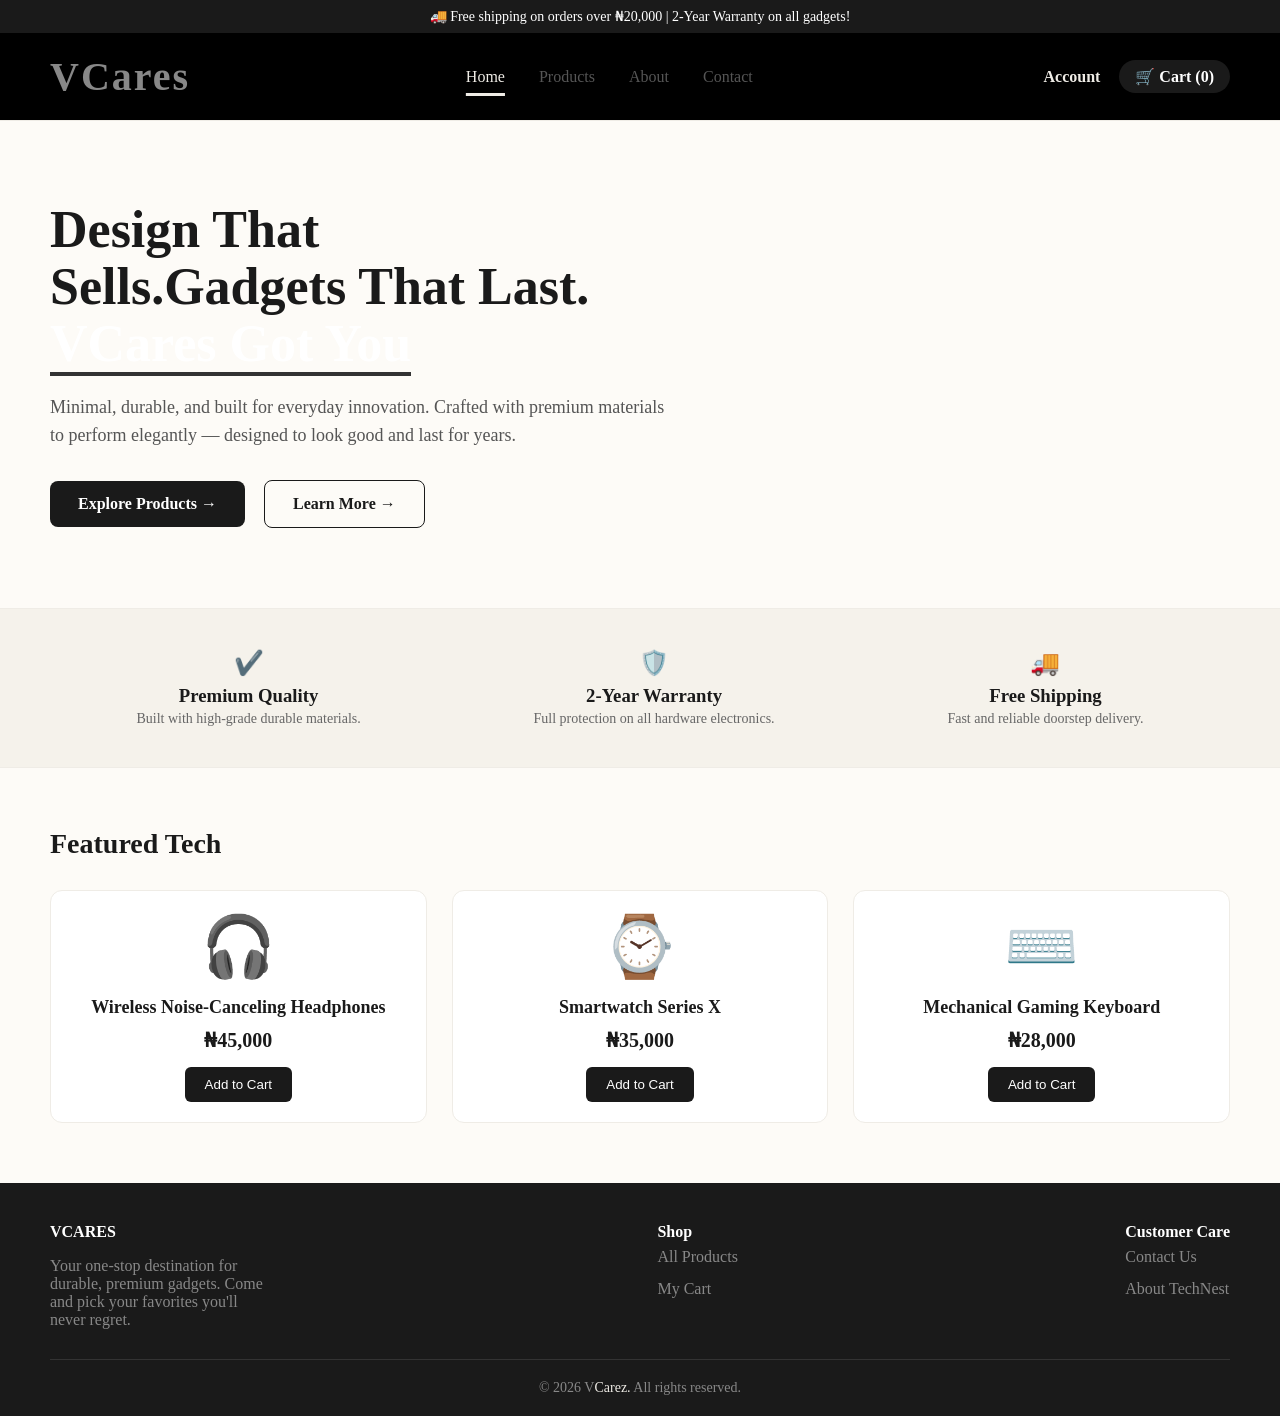
==== index.html @ 3e7928e2 "Add files via upload" ====
<!DOCTYPE html>
<html lang="en">
<head>
  <meta charset="UTF-8" />
  <meta name="viewport" content="width=device-width, initial-scale=1.0" />
  <title>VictorCarez | Design That Sells. Gadgets That Last.</title>
  <link rel="stylesheet" href="style.css" />
</head>
<body>

  <!-- TOP ANNOUNCEMENT BAR -->
  <div id="top-bar">
    <p>🚚 Free shipping on orders over ₦20,000 | 2-Year Warranty on all gadgets!</p>
  </div>

  <!-- MAIN HEADER / NAVIGATION BAR -->
  <header id="main-header">
    <div id="logo">
      <a href="index.html">VCares</a>
    </div>

    <nav id="nav-menu">
      <a href="index.html" class="active">Home</a>
      <a href="products.html">Products</a>
      <a href="about.html">About</a>
      <a href="contact.html">Contact</a>
    </nav>

    <div id="header-actions">
      <a href="account.html" id="account-btn">Account</a>
      <a href="cart.html" id="cart-btn">
        🛒 Cart (<span id="cart-count">0</span>)
      </a>
    </div>
  </header>

  <!-- HERO SECTION -->
  <section id="vick">
    <div id="vick-content">
      <h1>Design That Sells.Gadgets That Last. <span>VCares Got You</span> </h1>
      <p>
        Minimal, durable, and built for everyday innovation. Crafted with premium 
        materials to perform elegantly — designed to look good and last for years.
      </p>
      <div id="vick-buttons">
        <a href="products.html" id="explore-btn">Explore Products &rarr;</a>
        <a href="about.html" id="learn-btn">Learn More &rarr;</a>
      </div>
    </div>
  </section>

  <!-- VALUE PROPOSITIONS -->
  <section id="features">
    <div class="feature-item">
      <span>✔️</span>
      <h3>Premium Quality</h3>
      <p>Built with high-grade durable materials.</p>
    </div>
    <div class="feature-item">
      <span>🛡️</span>
      <h3>2-Year Warranty</h3>
      <p>Full protection on all hardware electronics.</p>
    </div>
    <div class="feature-item">
      <span>🚚</span>
      <h3>Free Shipping</h3>
      <p>Fast and reliable doorstep delivery.</p>
    </div>  
  </section>

  <!-- FEATURED PRODUCTS PREVIEW -->
  <section id="featured-products">
    <h2>Featured Tech</h2>
    <div id="products-grid">
      <!-- Sample Product Card 1 -->
      <div class="product-card">
        <div class="product-image">🎧</div>
        <h3>Wireless Noise-Canceling Headphones</h3>
        <p class="price">₦45,000</p>
        <button onclick="addToCart('Wireless Headphones', ₦45000)">Add to Cart</button>
      </div>

      <!-- Sample Product Card 2 -->
      <div class="product-card">
        <div class="product-image">⌚</div>
        <h3>Smartwatch Series X</h3>
        <p class="price">₦35,000</p>
        <button onclick="addToCart('Smartwatch Series X', ₦35000)">Add to Cart</button>
      </div>

      <!-- Sample Product Card 3 -->
      <div class="product-card">
        <div class="product-image">⌨️</div>
        <h3>Mechanical Gaming Keyboard</h3>
        <p class="price">₦28,000</p>
        <button onclick="addToCart('Mechanical Keyboard', ₦28000)">Add to Cart</button>
      </div>
    </div>
  </section>

  <!-- FOOTER -->
  <footer id="main-footer">
    <div id="footer-links">
      <div>
        <h4>VCARES</h4>
        <p>Your one-stop destination for durable, premium gadgets. Come and pick your favorites you'll never regret.</p>
      </div>
      <div id="ftr-ftr">
        <h4>Shop</h4>
        <a href="products.html">All Products</a><br>
        <a href="cart.html">My Cart</a>
      </div>
      <div id="ftr-ftr">
        <h4>Customer Care</h4>
        <a href="contact.html">Contact Us</a><br>
        <a href="about.html">About TechNest</a>
      </div>
    </div>
    <div id="footer-bottom">
      <p id="ftr-ftr-ftr">&copy; 2026 V<span>Carez.</span> All rights reserved.</p>
    </div>
  </footer>


  <script src="main.js"></script>
</body>
</html>
---- style.css ----
*{
  margin: 0;
  padding: 0;
  box-sizing: border-box;
}

body {
  background-color: #FDFBF7;
  color: #1A1A1A;
}

/* TOP BAR */
#top-bar {
  background-color: #1A1A1A;
  color: #FFFFFF;
  text-align: center;
  padding: 8px 16px;
  font-size: 14px;
}

/* HEADER / NAVIGATION */
#main-header {
  display: flex;
  justify-content: space-between;
  align-items: center;
  padding: 20px 50px;
  background-color: black;
  border-bottom: 1px solid #EFECE6;
  position: sticky;
  z-index: 1000;
  top: 20px;

}

#logo a {
  font-size: 2.5rem;
  font-weight: 800;
  letter-spacing: 2px;
  text-decoration: none;
  color: #888888;
}

#nav-menu a {
  margin: 0 15px;
  text-decoration: none;
  color: #555555;
  font-weight: 500;
}

#nav-menu a:hover {
  color: #EFECE6;
  font-weight: 700;
}
#nav-menu a.active{
  color: #EFECE6;
  text-decoration: underline;
  text-underline-offset: 0.7rem;
  text-decoration-thickness: 0.2rem;
}
#nav-menu a.active:hover{
  color: #888888;
}

#header-actions a {
  text-decoration: none;
  color: #1A1A1A;
  font-weight: 600;
  margin-left: 15px;
}
#header-actions #account-btn{
  color: #EFECE6;
}

#cart-btn {
  background-color: #1A1A1A;
  color: #FFFFFF !important;
  padding: 8px 16px;
  border-radius: 20px;
}

/* HERO SECTION */
#vick {
  background-image: url(./image/IMG_1754.JPG);
  background-size: cover;
  background-position: 8% center;
  padding: 80px 50px;
}

#vick-content h1 {
  font-size: 52px;
  line-height: 1.1;
  margin-bottom: 20px;
  max-width: 540px;
}
#vick-content h1 span{
  color: #FFFFFF;
  border-bottom: 0.3rem solid #333333;
}

#vick-content p {
  font-size: 18px;
  color: #555555;
  margin-bottom: 30px;
  max-width: 620px;
  line-height: 1.6;
}

#vick-buttons a {
  display: inline-block;
  padding: 14px 28px;
  border-radius: 8px;
  text-decoration: none;
  font-weight: 600;
  margin-right: 15px;
}

#explore-btn {
  background-color: #1A1A1A;
  color: #FFFFFF;
}

#learn-btn {
  border: 1px solid #1A1A1A;
  color: #1A1A1A;
}

/* FEATURES SECTION */
#features {
  display: flex;
  justify-content: space-around;
  padding: 40px 50px;
  background-color: #F5F2EB;
  border-top: 1px solid #EFECE6;
  border-bottom: 1px solid #EFECE6;
}

.feature-item {
  text-align: center;
}

.feature-item span {
  font-size: 24px;
}

.feature-item h3 {
  margin: 8px 0 4px;
}

.feature-item p {
  color: #666666;
  font-size: 14px;
}

/* FEATURED PRODUCTS */
#featured-products {
  padding: 60px 50px;
}

#featured-products h2 {
  font-size: 28px;
  margin-bottom: 30px;
}

#products-grid {
  display: grid;
  grid-template-columns: repeat(auto-fit, minmax(250px, 1fr));
  gap: 25px;
}

.product-card {
  background-color: #FFFFFF;
  border: 1px solid #EFECE6;
  border-radius: 12px;
  padding: 20px;
  text-align: center;
}

.product-image {
  font-size: 60px;
  margin-bottom: 15px;
}

.product-card h3 {
  font-size: 18px;
  margin-bottom: 10px;
}

.product-card .price {
  font-weight: 700;
  font-size: 20px;
  margin-bottom: 15px;
}

.product-card button {
  background-color: #1A1A1A;
  color: #FFFFFF;
  border: none;
  padding: 10px 20px;
  border-radius: 6px;
  cursor: pointer;
}

/* FOOTER */
#main-footer {
  background-color: #1A1A1A;
  color: #FFFFFF;
  padding: 40px 50px 20px;
}

#footer-links {
  display: flex;
  justify-content: space-between;
  margin-bottom: 30px;
}
#footer-links p{
  max-width: 220px;
  margin-top: 1rem;
  color: #888888;
}

#footer-links a {
  color: #CCCCCC;
  text-decoration: none;
  line-height: 2;
}
#ftr-ftr a{
  color: #888888;
}

#footer-bottom {
  text-align: center;
  border-top: 1px solid #333333;
  padding-top: 20px;
  font-size: 14px;
  color: #888888;
}
#ftr-ftr-ftr span{
  color: #EFECE6;
}
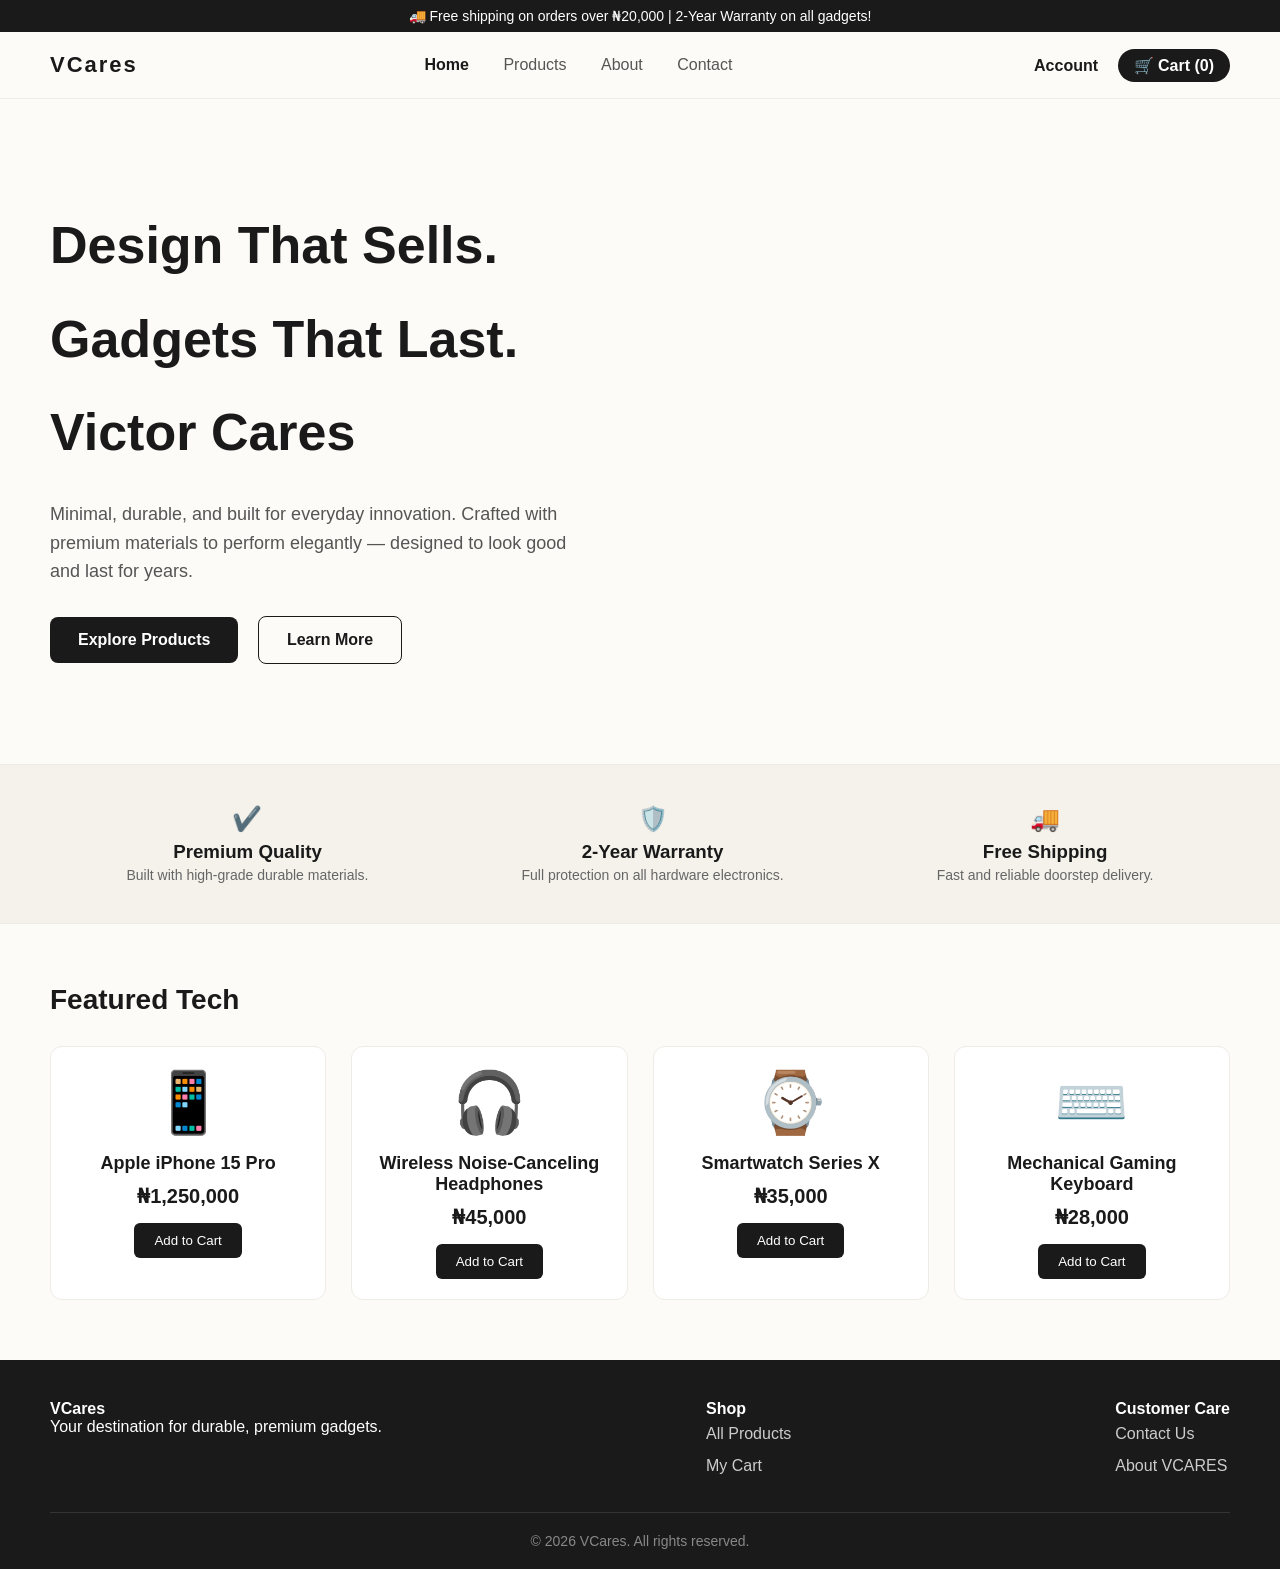
==== commit d07afd5e: "Add files via upload" ====
--- a/index.html
+++ b/index.html
@@ -3,11 +3,10 @@
 <head>
   <meta charset="UTF-8" />
   <meta name="viewport" content="width=device-width, initial-scale=1.0" />
-  <title>VictorCarez | Design That Sells. Gadgets That Last.</title>
+  <title>VCARES Store | Design That Sells. Gadgets That Last.</title>
   <link rel="stylesheet" href="style.css" />
 </head>
 <body>
-
   <!-- TOP ANNOUNCEMENT BAR -->
   <div id="top-bar">
     <p>🚚 Free shipping on orders over ₦20,000 | 2-Year Warranty on all gadgets!</p>
@@ -35,16 +34,16 @@
   </header>
 
   <!-- HERO SECTION -->
-  <section id="vick">
-    <div id="vick-content">
-      <h1>Design That Sells.Gadgets That Last. <span>VCares Got You</span> </h1>
+  <section id="hero">
+    <div id="hero-content">
+      <h1>Design That Sells.<br>Gadgets That Last. <span>Victor Cares</span></h1>
       <p>
         Minimal, durable, and built for everyday innovation. Crafted with premium 
         materials to perform elegantly — designed to look good and last for years.
       </p>
-      <div id="vick-buttons">
-        <a href="products.html" id="explore-btn">Explore Products &rarr;</a>
-        <a href="about.html" id="learn-btn">Learn More &rarr;</a>
+      <div id="hero-buttons">
+        <a href="products.html" id="explore-btn">Explore Products</a>
+        <a href="about.html" id="learn-btn">Learn More</a>
       </div>
     </div>
   </section>
@@ -65,35 +64,43 @@
       <span>🚚</span>
       <h3>Free Shipping</h3>
       <p>Fast and reliable doorstep delivery.</p>
-    </div>  
+    </div>
   </section>
 
   <!-- FEATURED PRODUCTS PREVIEW -->
   <section id="featured-products">
     <h2>Featured Tech</h2>
     <div id="products-grid">
-      <!-- Sample Product Card 1 -->
+      <!-- Product Card 1: iPhone -->
+      <div class="product-card">
+        <div class="product-image">📱</div>
+        <h3>Apple iPhone 15 Pro</h3>
+        <p class="price">₦1,250,000</p>
+        <button onclick="addToCart('Apple iPhone 15 Pro', 1250000)">Add to Cart</button>
+      </div>
+
+      <!-- Product Card 2: Wireless Headphones -->
       <div class="product-card">
         <div class="product-image">🎧</div>
         <h3>Wireless Noise-Canceling Headphones</h3>
         <p class="price">₦45,000</p>
-        <button onclick="addToCart('Wireless Headphones', ₦45000)">Add to Cart</button>
+        <button onclick="addToCart('Wireless Headphones', 45000)">Add to Cart</button>
       </div>
 
-      <!-- Sample Product Card 2 -->
+      <!-- Product Card 3: Smartwatch -->
       <div class="product-card">
         <div class="product-image">⌚</div>
         <h3>Smartwatch Series X</h3>
         <p class="price">₦35,000</p>
-        <button onclick="addToCart('Smartwatch Series X', ₦35000)">Add to Cart</button>
+        <button onclick="addToCart('Smartwatch Series X', 35000)">Add to Cart</button>
       </div>
 
-      <!-- Sample Product Card 3 -->
+      <!-- Product Card 4: Mechanical Keyboard -->
       <div class="product-card">
         <div class="product-image">⌨️</div>
         <h3>Mechanical Gaming Keyboard</h3>
         <p class="price">₦28,000</p>
-        <button onclick="addToCart('Mechanical Keyboard', ₦28000)">Add to Cart</button>
+        <button onclick="addToCart('Mechanical Keyboard', 28000)">Add to Cart</button>
       </div>
     </div>
   </section>
@@ -102,25 +109,24 @@
   <footer id="main-footer">
     <div id="footer-links">
       <div>
-        <h4>VCARES</h4>
-        <p>Your one-stop destination for durable, premium gadgets. Come and pick your favorites you'll never regret.</p>
+        <h4>VCares</h4>
+        <p>Your destination for durable, premium gadgets.</p>
       </div>
-      <div id="ftr-ftr">
+      <div>
         <h4>Shop</h4>
         <a href="products.html">All Products</a><br>
         <a href="cart.html">My Cart</a>
       </div>
-      <div id="ftr-ftr">
+      <div>
         <h4>Customer Care</h4>
         <a href="contact.html">Contact Us</a><br>
-        <a href="about.html">About TechNest</a>
+        <a href="about.html">About VCARES</a>
       </div>
     </div>
     <div id="footer-bottom">
-      <p id="ftr-ftr-ftr">&copy; 2026 V<span>Carez.</span> All rights reserved.</p>
+      <p>&copy; 2026 VCares. All rights reserved.</p>
     </div>
   </footer>
-
 
   <script src="main.js"></script>
 </body>
--- a/style.css
+++ b/style.css
@@ -1,7 +1,8 @@
-*{
+* {
   margin: 0;
   padding: 0;
   box-sizing: border-box;
+  font-family: 'Segoe UI', Tahoma, Geneva, Verdana, sans-serif;
 }
 
 body {
@@ -24,20 +25,19 @@
   justify-content: space-between;
   align-items: center;
   padding: 20px 50px;
-  background-color: black;
+  background-color: #FDFBF7;
   border-bottom: 1px solid #EFECE6;
   position: sticky;
+  top: 20px;
   z-index: 1000;
-  top: 20px;
-
 }
 
 #logo a {
-  font-size: 2.5rem;
+  font-size: 22px;
   font-weight: 800;
   letter-spacing: 2px;
   text-decoration: none;
-  color: #888888;
+  color: #1A1A1A;
 }
 
 #nav-menu a {
@@ -47,18 +47,9 @@
   font-weight: 500;
 }
 
-#nav-menu a:hover {
-  color: #EFECE6;
+#nav-menu a.active, #nav-menu a:hover {
+  color: #1A1A1A;
   font-weight: 700;
-}
-#nav-menu a.active{
-  color: #EFECE6;
-  text-decoration: underline;
-  text-underline-offset: 0.7rem;
-  text-decoration-thickness: 0.2rem;
-}
-#nav-menu a.active:hover{
-  color: #888888;
 }
 
 #header-actions a {
@@ -67,9 +58,6 @@
   font-weight: 600;
   margin-left: 15px;
 }
-#header-actions #account-btn{
-  color: #EFECE6;
-}
 
 #cart-btn {
   background-color: #1A1A1A;
@@ -78,34 +66,35 @@
   border-radius: 20px;
 }
 
-/* HERO SECTION */
-#vick {
-  background-image: url(./image/IMG_1754.JPG);
+/* HERO SECTION WITH BACKGROUND IMAGE */
+#hero {
+  padding: 100px 50px;
+  background-image: url(./image/IMG_1754.JPG); 
   background-size: cover;
-  background-position: 8% center;
-  padding: 80px 50px;
-}
-
-#vick-content h1 {
+  background-position: center right;
+  min-height: 520px;
+  display: flex;
+  align-items: center;
+}
+
+#hero-content {
+  max-width: 550px;
+}
+
+#hero h1 {
   font-size: 52px;
-  line-height: 1.1;
+  line-height: 1.8;
   margin-bottom: 20px;
-  max-width: 540px;
-}
-#vick-content h1 span{
-  color: #FFFFFF;
-  border-bottom: 0.3rem solid #333333;
-}
-
-#vick-content p {
+}
+
+#hero p {
   font-size: 18px;
   color: #555555;
   margin-bottom: 30px;
-  max-width: 620px;
   line-height: 1.6;
 }
 
-#vick-buttons a {
+#hero-buttons a {
   display: inline-block;
   padding: 14px 28px;
   border-radius: 8px;
@@ -200,6 +189,564 @@
   cursor: pointer;
 }
 
+/* PRODUCTS PAGE STYLES */
+#products-header {
+  padding: 50px 50px 20px;
+  text-align: center;
+  background-color: #F9F7F1;
+}
+
+#products-header h1 {
+  font-size: 38px;
+  margin-bottom: 10px;
+}
+
+#products-header p {
+  color: #666666;
+  margin-bottom: 25px;
+}
+
+#search-box {
+  max-width: 500px;
+  margin: 0 auto;
+}
+
+#search-input {
+  width: 100%;
+  padding: 12px 20px;
+  border-radius: 25px;
+  border: 1px solid #D1CDC4;
+  font-size: 16px;
+  outline: none;
+}
+
+#search-input:focus {
+  border-color: #1A1A1A;
+}
+
+/* CATEGORY FILTERS */
+#category-filters {
+  display: flex;
+  justify-content: center;
+  gap: 10px;
+  padding: 25px 50px;
+  flex-wrap: wrap;
+  background-color: #FDFBF7;
+}
+
+.filter-btn {
+  background-color: #EFECE6;
+  border: none;
+  padding: 8px 18px;
+  border-radius: 20px;
+  cursor: pointer;
+  font-weight: 500;
+  color: #555555;
+  transition: all 0.2s ease;
+}
+
+.filter-btn.active, .filter-btn:hover {
+  background-color: #1A1A1A;
+  color: #FFFFFF;
+}
+
+/* CATALOG GRID & CARDS */
+#catalog-section {
+  padding: 30px 50px 60px;
+}
+
+#catalog-grid {
+  display: grid;
+  grid-template-columns: repeat(auto-fit, minmax(260px, 1fr));
+  gap: 25px;
+}
+
+.product-card .desc {
+  font-size: 13px;
+  color: #777777;
+  margin-bottom: 12px;
+  min-height: 36px;
+}
+
+.no-products {
+  grid-column: 1 / -1;
+  text-align: center;
+  color: #888888;
+  font-size: 18px;
+  padding: 40px 0;
+}
+
+/* CART PAGE STYLES */
+#cart-section {
+  padding: 50px;
+  max-width: 1100px;
+  margin: 0 auto;
+}
+
+#cart-section h1 {
+  font-size: 32px;
+  margin-bottom: 30px;
+}
+
+#cart-container {
+  display: grid;
+  grid-template-columns: 2fr 1fr;
+  gap: 40px;
+}
+
+/* CART ITEMS */
+#cart-items-list {
+  background: #FFFFFF;
+  border: 1px solid #EFECE6;
+  border-radius: 12px;
+  padding: 20px;
+}
+
+.cart-item {
+  display: flex;
+  justify-content: space-between;
+  align-items: center;
+  padding: 15px 0;
+  border-bottom: 1px solid #EFECE6;
+}
+
+.cart-item:last-child {
+  border-bottom: none;
+}
+
+.cart-item-info h3 {
+  font-size: 16px;
+  margin-bottom: 4px;
+}
+
+.unit-price {
+  font-size: 13px;
+  color: #777;
+}
+
+.cart-item-qty {
+  display: flex;
+  align-items: center;
+  gap: 10px;
+}
+
+.cart-item-qty button {
+  width: 28px;
+  height: 28px;
+  border: 1px solid #CCC;
+  background: #F5F2EB;
+  border-radius: 4px;
+  cursor: pointer;
+  font-weight: bold;
+}
+
+.cart-item-total {
+  font-weight: bold;
+}
+
+.remove-btn {
+  background: none;
+  border: none;
+  color: #CC0000;
+  font-size: 16px;
+  cursor: pointer;
+}
+
+.empty-cart {
+  text-align: center;
+  padding: 40px 0;
+}
+
+.empty-cart p {
+  font-size: 18px;
+  color: #777;
+  margin-bottom: 20px;
+}
+
+.shop-now-btn {
+  display: inline-block;
+  background-color: #1A1A1A;
+  color: #FFF;
+  padding: 10px 20px;
+  border-radius: 6px;
+  text-decoration: none;
+}
+
+/* ORDER SUMMARY */
+#order-summary {
+  background: #FFFFFF;
+  border: 1px solid #EFECE6;
+  border-radius: 12px;
+  padding: 25px;
+  height: fit-content;
+}
+
+#order-summary h2 {
+  font-size: 20px;
+  margin-bottom: 20px;
+}
+
+.summary-row {
+  display: flex;
+  justify-content: space-between;
+  margin-bottom: 15px;
+  font-size: 15px;
+}
+
+.free-tag {
+  color: #008800;
+  font-weight: bold;
+}
+
+.total-row {
+  font-weight: bold;
+  font-size: 18px;
+  margin-top: 15px;
+}
+
+#proceed-checkout-btn {
+  display: block;
+  width: 100%;
+  text-align: center;
+  background-color: #1A1A1A;
+  color: #FFFFFF;
+  padding: 14px 0;
+  border-radius: 8px;
+  text-decoration: none;
+  font-weight: 600;
+  margin-top: 20px;
+}
+
+/* CHECKOUT PAGE STYLES */
+#checkout-section {
+  padding: 50px;
+  max-width: 1100px;
+  margin: 0 auto;
+}
+
+#checkout-section h1 {
+  font-size: 32px;
+  margin-bottom: 30px;
+}
+
+#checkout-container {
+  display: grid;
+  grid-template-columns: 2fr 1fr;
+  gap: 40px;
+}
+
+#checkout-form {
+  background: #FFFFFF;
+  border: 1px solid #EFECE6;
+  border-radius: 12px;
+  padding: 30px;
+}
+
+#checkout-form h2 {
+  font-size: 20px;
+  margin-bottom: 20px;
+  margin-top: 10px;
+}
+
+.form-group {
+  margin-bottom: 20px;
+}
+
+.form-group label {
+  display: block;
+  font-weight: 600;
+  margin-bottom: 8px;
+  font-size: 14px;
+}
+
+.form-group input, .form-group textarea {
+  width: 100%;
+  padding: 12px;
+  border: 1px solid #CCC;
+  border-radius: 6px;
+  font-size: 15px;
+  outline: none;
+}
+
+.form-group input:focus, .form-group textarea:focus {
+  border-color: #1A1A1A;
+}
+
+.payment-options {
+  display: flex;
+  flex-direction: column;
+  gap: 12px;
+  margin-bottom: 30px;
+}
+
+.payment-option {
+  display: flex;
+  align-items: center;
+  gap: 10px;
+  padding: 12px;
+  border: 1px solid #EFECE6;
+  border-radius: 6px;
+  cursor: pointer;
+}
+
+#place-order-btn {
+  width: 100%;
+  background-color: #1A1A1A;
+  color: #FFFFFF;
+  border: none;
+  padding: 16px;
+  border-radius: 8px;
+  font-size: 16px;
+  font-weight: 600;
+  cursor: pointer;
+}
+
+#checkout-summary-card {
+  background: #FFFFFF;
+  border: 1px solid #EFECE6;
+  border-radius: 12px;
+  padding: 25px;
+  height: fit-content;
+}
+
+#checkout-summary-card h2 {
+  font-size: 20px;
+  margin-bottom: 20px;
+}
+
+.checkout-item-row {
+  display: flex;
+  justify-content: space-between;
+  margin-bottom: 12px;
+  font-size: 14px;
+}
+
+.empty-msg {
+  color: #777;
+  text-align: center;
+  padding: 20px 0;
+}
+
+/* ABOUT & CONTACT PAGES STYLES */
+.page-container {
+  padding: 50px;
+  max-width: 900px;
+  margin: 0 auto;
+}
+
+.page-container h1 {
+  font-size: 36px;
+  margin-bottom: 8px;
+}
+
+.subtitle {
+  color: #666666;
+  font-size: 16px;
+  margin-bottom: 30px;
+}
+
+.content-box {
+  background: #FFFFFF;
+  border: 1px solid #EFECE6;
+  border-radius: 12px;
+  padding: 30px;
+  line-height: 1.7;
+}
+
+.content-box h3 {
+  margin-top: 20px;
+  margin-bottom: 10px;
+  font-size: 20px;
+}
+
+.content-box h3:first-child {
+  margin-top: 0;
+}
+
+.about-list {
+  list-style: none;
+  margin-top: 10px;
+}
+
+.about-list li {
+  margin-bottom: 8px;
+  color: #444444;
+}
+
+/* CONTACT GRID */
+.contact-grid {
+  display: grid;
+  grid-template-columns: 2fr 1fr;
+  gap: 30px;
+}
+
+#contact-form {
+  background: #FFFFFF;
+  border: 1px solid #EFECE6;
+  border-radius: 12px;
+  padding: 30px;
+}
+
+#send-msg-btn {
+  width: 100%;
+  background-color: #1A1A1A;
+  color: #FFFFFF;
+  border: none;
+  padding: 14px;
+  border-radius: 8px;
+  font-size: 15px;
+  font-weight: 600;
+  cursor: pointer;
+}
+
+.contact-info-card {
+  background: #FFFFFF;
+  border: 1px solid #EFECE6;
+  border-radius: 12px;
+  padding: 25px;
+  height: fit-content;
+  line-height: 2;
+}
+
+.contact-info-card h3 {
+  font-size: 18px;
+  margin-bottom: 15px;
+}
+
+/* AUTH & DASHBOARD STYLES */
+#auth-container {
+  max-width: 450px;
+  margin: 20px auto;
+  background: #FFFFFF;
+  border: 1px solid #EFECE6;
+  border-radius: 12px;
+  padding: 30px;
+}
+
+.auth-tabs {
+  display: flex;
+  margin-bottom: 25px;
+  border-bottom: 1px solid #EFECE6;
+}
+
+.auth-tab-btn {
+  flex: 1;
+  padding: 12px;
+  background: none;
+  border: none;
+  font-size: 16px;
+  font-weight: 600;
+  cursor: pointer;
+  color: #888888;
+  border-bottom: 2px solid transparent;
+}
+
+.auth-tab-btn.active {
+  color: #1A1A1A;
+  border-bottom: 2px solid #1A1A1A;
+}
+
+.auth-form h2 {
+  font-size: 22px;
+  margin-bottom: 20px;
+}
+
+.auth-submit-btn {
+  width: 100%;
+  background-color: #1A1A1A;
+  color: #FFFFFF;
+  border: none;
+  padding: 14px;
+  border-radius: 8px;
+  font-size: 15px;
+  font-weight: 600;
+  cursor: pointer;
+  margin-top: 10px;
+}
+
+.dashboard-header {
+  display: flex;
+  justify-content: space-between;
+  align-items: center;
+  margin-bottom: 10px;
+}
+
+.logout-btn {
+  background-color: #EFECE6;
+  border: none;
+  padding: 8px 16px;
+  border-radius: 6px;
+  cursor: pointer;
+  font-weight: 600;
+}
+
+.logout-btn:hover {
+  background-color: #CC0000;
+  color: #FFFFFF;
+}
+
+/* ACCOUNT DASHBOARD GRID */
+#account-grid {
+  display: grid;
+  grid-template-columns: 1fr 1fr;
+  gap: 30px;
+  margin-top: 20px;
+}
+
+.account-card {
+  background: #FFFFFF;
+  border: 1px solid #EFECE6;
+  border-radius: 12px;
+  padding: 30px;
+  line-height: 2;
+  height: fit-content;
+}
+
+.account-card h3 {
+  font-size: 20px;
+  margin-bottom: 15px;
+  border-bottom: 1px solid #EFECE6;
+  padding-bottom: 8px;
+}
+
+/* ORDER HISTORY LIST STYLES */
+.order-item-card {
+  border: 1px solid #EFECE6;
+  background: #FDFBF7;
+  border-radius: 8px;
+  padding: 15px;
+  margin-bottom: 15px;
+}
+
+.order-header {
+  display: flex;
+  justify-content: space-between;
+  font-size: 14px;
+  margin-bottom: 8px;
+}
+
+.order-date {
+  color: #777;
+  font-size: 12px;
+}
+
+.order-total {
+  font-size: 14px;
+  margin-bottom: 10px;
+}
+
+.order-products-list {
+  padding-left: 20px;
+  font-size: 13px;
+  color: #555;
+}
+
+.empty-msg {
+  color: #777;
+  margin-bottom: 15px;
+}
+
+
 /* FOOTER */
 #main-footer {
   background-color: #1A1A1A;
@@ -211,11 +758,6 @@
   display: flex;
   justify-content: space-between;
   margin-bottom: 30px;
-}
-#footer-links p{
-  max-width: 220px;
-  margin-top: 1rem;
-  color: #888888;
 }
 
 #footer-links a {
@@ -223,9 +765,6 @@
   text-decoration: none;
   line-height: 2;
 }
-#ftr-ftr a{
-  color: #888888;
-}
 
 #footer-bottom {
   text-align: center;
@@ -234,6 +773,3 @@
   font-size: 14px;
   color: #888888;
 }
-#ftr-ftr-ftr span{
-  color: #EFECE6;
-}
